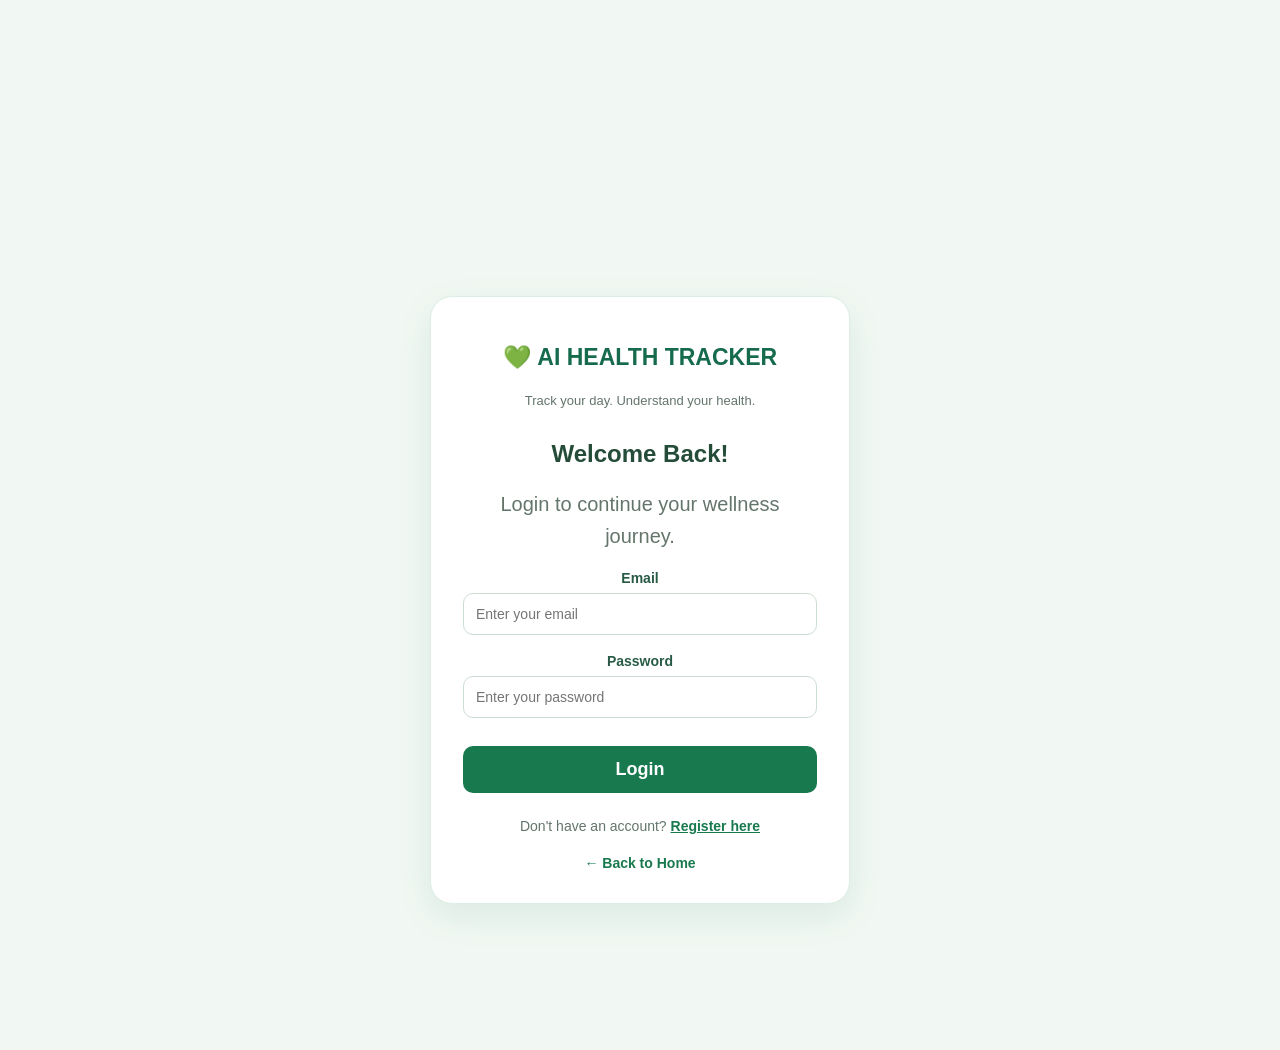
==== index.html @ 467b9011 "Add files via upload" ====
<!DOCTYPE html>
<html lang="en">
<head>
    <meta charset="UTF-8">
    <meta name="viewport" content="width=device-width, initial-scale=1.0">
    <title>AI Health Tracker</title>
    <link rel="stylesheet" href="style.css">
</head>


<body>

    <aside class="sidebar">
        <h2>💚 AI HEALTH TRACKER</h2>

        <nav>
            <a href="index.html" class="active">🏠 Home</a>
            <a href="checkin.html">📝 Daily Check-in</a>
            <a href="dashboard.html">📊 Dashboard</a>
            <a href="dashboard.html#health-history">📅 Health History</a>
            <a href="face-detection.html">📷 Face Detection</a>
        </nav>
    </aside>

    <main class="main-content">
        <h1>AI HEALTH TRACKER</h1>

        <p>Track your day. Understand your health.</p>

        <p>
            A simple way to monitor your daily wellness
            and understand your health better.
        </p>

        <button onclick="window.location.href='checkin.html'">
            Get Started
        </button>
    </main>

<script src="script.js"></script>
<script src="auth.js"></script>
</body>
</html>
---- style.css ----
body {
    font-family: Arial, sans-serif;
    background-color: #f0f8f5;
    color: #1f3d35;
    text-align: center;
    padding-top: 150px;
}

h1 {
    font-size: 48px;
    margin-bottom: 20px;
}

p {
    font-size: 20px;
    margin: 10px;
}

button {
    background-color: #4f9d82;
    color: white;
    border: none;
    padding: 14px 30px;
    font-size: 18px;
    border-radius: 10px;
    cursor: pointer;
    margin-top: 25px;
}

button:hover {
    background-color: #3f826c;
}
/* DAILY CHECK-IN */

.checkin-page {
    padding-top: 60px;
    padding-bottom: 60px;
}

.checkin-container {
    max-width: 650px;
    margin: auto;
    background-color: white;
    padding: 40px;
    border-radius: 20px;
    box-shadow: 0 5px 20px rgba(0, 0, 0, 0.08);
}

.checkin-container h1 {
    font-size: 36px;
    margin-bottom: 10px;
}

.subtitle {
    color: #666;
    margin-bottom: 35px;
}

.question {
    text-align: left;
    margin-bottom: 30px;
}

.question h3 {
    margin-bottom: 15px;
}

.options {
    display: flex;
    gap: 10px;
}

.options button {
    margin-top: 0;
}

input,
textarea {
    width: 100%;
    padding: 12px;
    box-sizing: border-box;
    border: 1px solid #ccc;
    border-radius: 10px;
    font-size: 16px;
}

textarea {
    height: 100px;
    resize: none;
}

.submit-button {
    width: 100%;
    margin-top: 10px;
}
.mood-button.selected {
    transform: scale(1.15);
    border: 3px solid #4f9d82;
}
.energy-button.selected {
    transform: scale(1.05);
    border: 3px solid #4f9d82;
}

.dashboard-page {
    background-color: #f0f8f5;
}

.dashboard-container {
    max-width: 900px;
    margin: 60px auto;
    padding: 20px;
    text-align: center;
}

.dashboard-container h1 {
    color: #194d3d;
    font-size: 42px;
}

.dashboard-subtitle {
    font-size: 20px;
    margin-bottom: 40px;
}

.health-grid {
    display: grid;
    grid-template-columns: 1fr 1fr;
    gap: 20px;
}

.health-card,
.symptoms-card,
.insight-card {
    background: white;
    padding: 25px;
    border-radius: 18px;
    margin-bottom: 20px;
    box-shadow: 0 4px 15px rgba(0, 0, 0, 0.08);
}

.health-card h3,
.symptoms-card h3 {
    color: #194d3d;
}

.health-card p {
    font-size: 24px;
    font-weight: bold;
}

.symptoms-card {
    text-align: left;
}

.insight-card {
    text-align: left;
    background-color: #e5f4ee;
}

.insight-card h2 {
    color: #194d3d;
}

.dashboard-container button {
    padding: 14px 25px;
    border: none;
    border-radius: 10px;
    background-color: #4f9d82;
    color: white;
    font-size: 17px;
    cursor: pointer;
}


/* DASHBOARD */

.dashboard-page {
    background-color: #f0f8f5;
}

.dashboard-container {
    max-width: 900px;
    margin: 60px auto;
    padding: 20px;
    text-align: center;
}

.dashboard-container h1 {
    color: #194d3d;
    font-size: 42px;
}

.dashboard-subtitle {
    font-size: 20px;
    margin-bottom: 40px;
}

.health-grid {
    display: grid;
    grid-template-columns: 1fr 1fr;
    gap: 20px;
}

.health-card,
.symptoms-card,
.insight-card {
    background: white;
    padding: 25px;
    border-radius: 18px;
    margin-bottom: 20px;
    box-shadow: 0 4px 15px rgba(0, 0, 0, 0.08);
}

.health-card h3,
.symptoms-card h3 {
    color: #194d3d;
}

.health-card p {
    font-size: 24px;
    font-weight: bold;
}

.symptoms-card {
    text-align: left;
}

.insight-card {
    text-align: left;
    background-color: #e5f4ee;
}

.insight-card h2 {
    color: #194d3d;
}

.dashboard-container button {
    padding: 14px 25px;
    border: none;
    border-radius: 10px;
    background-color: #4f9d82;
    color: white;
    font-size: 17px;
    cursor: pointer;
}
@media (max-width: 600px) {

    .dashboard-container {
        margin: 30px auto;
        padding: 15px;
    }

    .dashboard-container h1 {
        font-size: 30px;
    }

    .dashboard-subtitle {
        font-size: 16px;
    }

    .health-grid {
        grid-template-columns: 1fr;
        gap: 15px;
    }

    .health-card,
    .symptoms-card,
    .insight-card {
        padding: 20px;
    }

    .health-card p {
        font-size: 20px;
    }

    .dashboard-container button {
        width: 100%;
        margin-top: 10px;
    }
}
/* CHECK-IN IMPROVEMENTS */

.question {
    margin-bottom: 30px;
}

.question h3 {
    margin-bottom: 15px;
    color: #194d3d;
}

.options {
    display: flex;
    justify-content: center;
    gap: 12px;
    flex-wrap: wrap;
}

.options button {
    padding: 12px 22px;
    border: 2px solid #d5e8df;
    border-radius: 12px;
    background: white;
    cursor: pointer;
    font-size: 16px;
    transition: 0.2s;
}

.options button:hover {
    transform: translateY(-2px);
}

input,
textarea {
    width: 100%;
    padding: 14px;
    border: 2px solid #d5e8df;
    border-radius: 12px;
    font-size: 16px;
    box-sizing: border-box;
}

textarea {
    min-height: 100px;
    resize: vertical;
}

.submit-button {
    margin-top: 20px;
    padding: 15px 30px;
    border: none;
    border-radius: 12px;
    background-color: #4f9d82;
    color: white;
    font-size: 17px;
    cursor: pointer;
    transition: 0.2s;
}

.submit-button:hover {
    transform: translateY(-2px);
}
.options .energy-button {
    background-color: #4f9d82;
    color: white;
}

.options .mood-button {
    background-color: #4f9d82;
    color: white;
}
/* AI HEALTH INSIGHT */

.insight-card {
    margin-top: 25px;
    padding: 28px;
    border-radius: 20px;
    text-align: left;
    background-color: #e5f4ee;
    border-left: 5px solid #4f9d82;
}

.insight-card h2 {
    margin-top: 0;
    color: #194d3d;
}

.insight-card p {
    font-size: 17px;
    line-height: 1.7;
    color: #31594c;
}
/* DASHBOARD FINAL */

.dashboard-container {
    max-width: 900px;
    margin: 50px auto;
    padding: 25px;
    text-align: center;
}

.dashboard-container h1 {
    font-size: 38px;
    margin-bottom: 10px;
}

.dashboard-subtitle {
    font-size: 17px;
    margin-bottom: 8px;
}

#current-date {
    margin-bottom: 30px;
    font-size: 15px;
    opacity: 0.7;
}

.health-grid {
    display: grid;
    grid-template-columns: repeat(2, 1fr);
    gap: 18px;
    margin-bottom: 20px;
}

.health-card,
.symptoms-card {
    padding: 25px;
    border-radius: 18px;
    background: white;
    box-shadow: 0 4px 15px rgba(0, 0, 0, 0.08);
}

.health-card h3,
.symptoms-card h3 {
    margin-top: 0;
}

.health-card p,
.symptoms-card p {
    font-size: 20px;
    font-weight: bold;
}

.dashboard-container button {
    padding: 12px 22px;
    margin: 8px;
    border: none;
    border-radius: 12px;
    cursor: pointer;
}
/* HOME FINAL */

.home-container {
    max-width: 900px;
    margin: 80px auto;
    padding: 30px;
    text-align: center;
}

.home-container h1 {
    font-size: 48px;
    margin-bottom: 15px;
}

.home-container p {
    max-width: 600px;
    margin: 0 auto 30px;
    font-size: 18px;
    line-height: 1.7;
}

.home-container button {
    padding: 15px 35px;
    border: none;
    border-radius: 14px;
    font-size: 17px;
    cursor: pointer;
    transition: 0.2s;
}

.home-container button:hover {
    transform: translateY(-3px);
}
/* CHECK-IN FINAL */

.checkin-container {
    max-width: 700px;
    margin: 50px auto;
    padding: 30px;
}

.checkin-container h1 {
    text-align: center;
    margin-bottom: 10px;
}

.checkin-container .subtitle {
    text-align: center;
    margin-bottom: 35px;
    line-height: 1.6;
}

.question {
    background: white;
    padding: 22px;
    margin-bottom: 20px;
    border-radius: 18px;
    box-shadow: 0 4px 15px rgba(0, 0, 0, 0.06);
}

.question h3 {
    margin-top: 0;
    margin-bottom: 18px;
}

.options {
    display: flex;
    justify-content: center;
    gap: 15px;
    flex-wrap: wrap;
}

.options button {
    min-width: 80px;
}

.checkin-container input,
.checkin-container textarea {
    margin-top: 5px;
}

.submit-button {
    display: block;
    margin: 30px auto 10px;
}
/* MOBILE RESPONSIVE */

@media (max-width: 600px) {

    .home-container {
        margin: 40px auto;
        padding: 20px;
    }

    .home-container h1 {
        font-size: 34px;
    }

    .home-container p {
        font-size: 16px;
    }

    .checkin-container {
        margin: 25px auto;
        padding: 15px;
    }

    .checkin-container h1 {
        font-size: 28px;
    }

    .question {
        padding: 18px;
    }

    .options {
        gap: 8px;
    }

    .options button {
        min-width: 65px;
        padding: 10px 15px;
    }

    .submit-button {
        width: 100%;
    }

    .dashboard-container {
        margin: 25px auto;
        padding: 15px;
    }

    .dashboard-container h1 {
        font-size: 30px;
    }

    .health-grid {
        grid-template-columns: 1fr;
    }

    .insight-card {
        padding: 20px;
    }
}

/* HEALTH HISTORY */
.history-section {
    margin: 30px auto;
    padding: 20px;
    max-width: 900px;
    background: #ffffff;
    border-radius: 16px;
    box-shadow: 0 4px 15px rgba(0, 0, 0, 0.06);
}

.history-section h2 {
    margin-bottom: 20px;
    color: #2d6a5a;
    font-size: 22px;
}

.history-item {
    padding: 16px;
    margin-bottom: 14px;
    border: 1px solid #e0eee8;
    border-radius: 12px;
    background: #f7fbf8;
    overflow-wrap: anywhere;
}

.history-item p {
    margin: 6px 0;
    color: #40534b;
    font-size: 14px;
    line-height: 1.6;
}

.history-item p:first-child {
    color: #2d6a5a;
    font-weight: bold;
}

/* SIDEBAR NAVIGATION */
body {
    margin: 0;
    min-height: 100vh;
    font-family: Arial, sans-serif;
    background-color: #f5f9f6;
}

.sidebar {
    position: fixed;
    top: 0;
    left: 0;
    width: 230px;
    height: 100vh;
    padding: 25px 15px;
    box-sizing: border-box;
    background-color: #e4efe8;
    overflow-y: auto;
}

.sidebar h2 {
    color: #285b49;
    font-size: 20px;
    margin-bottom: 35px;
}

.sidebar nav {
    display: flex;
    flex-direction: column;
    gap: 10px;
}

.sidebar nav a {
    display: block;
    padding: 12px;
    border-radius: 10px;
    text-decoration: none;
    color: #365b4b;
    font-size: 14px;
}

.sidebar nav a:hover,
.sidebar nav a.active {
    background-color: #c9e0d2;
    color: #214d3b;
}

.main-content {
    margin-left: 230px;
    min-height: 100vh;
    padding: 50px 30px;
    box-sizing: border-box;
    text-align: center;
}

.main-content h1 {
    color: #285b49;
}

.main-content p {
    color: #52665b;
    line-height: 1.6;
}

.main-content button {
    padding: 13px 25px;
    border: none;
    border-radius: 10px;
    background-color: #39836a;
    color: white;
    font-size: 15px;
    cursor: pointer;
}

.main-content button:hover {
    background-color: #285b49;
}

/* RESPONSIVE */
@media (max-width: 600px) {
    .sidebar {
        width: 155px;
        padding: 20px 10px;
    }

    .sidebar h2 {
        font-size: 15px;
    }

    .sidebar nav a {
        font-size: 12px;
        padding: 10px 7px;
    }

    .main-content {
        margin-left: 155px;
        padding: 30px 12px;
    }

    .main-content h1 {
        font-size: 22px;
    }
}

/* ===== FACE DETECTION ENHANCEMENT ===== */

.camera-container {
    background: #f5faf7;
    border: 1px solid #dceee3;
    border-radius: 20px;
    padding: 24px;
    margin: 20px 0;
}

.camera-container h3 {
    color: #176b4d;
    margin-top: 0;
    margin-bottom: 18px;
}

#camera {
    display: block;
    width: 100%;
    max-width: 560px;
    min-height: 220px;
    object-fit: cover;
    background: #e5eee8;
    border: 3px solid white;
    border-radius: 18px;
    box-shadow: 0 6px 20px rgba(23, 107, 77, 0.12);
}

#camera-status,
#expression-status {
    color: #527064;
    font-size: 14px;
    line-height: 1.6;
    margin: 14px 0;
}

#expression-result {
    background: white;
    color: #176b4d;
    border: 1px solid #dceee3;
    border-radius: 16px;
    padding: 18px;
    margin: 18px 0;
    font-size: 18px;
    font-weight: 700;
    line-height: 1.6;
    overflow-wrap: anywhere;
}

#start-camera,
#stop-camera {
    border: none;
    border-radius: 12px;
    padding: 12px 20px;
    margin: 5px 5px 5px 0;
    font-size: 14px;
    font-weight: 600;
    cursor: pointer;
    transition: transform 0.2s, opacity 0.2s;
}

#start-camera {
    background: #18794e;
    color: white;
}

#stop-camera {
    background: #e5eee8;
    color: #285b45;
}

#start-camera:hover,
#stop-camera:hover {
    transform: translateY(-2px);
}

#start-camera:disabled,
#stop-camera:disabled {
    opacity: 0.6;
    cursor: not-allowed;
}

@media (max-width: 600px) {
    .camera-container {
        padding: 16px;
    }

    #camera {
        min-height: 180px;
    }

    #start-camera,
    #stop-camera {
        width: 100%;
        margin: 5px 0;
    }
}

/* ===== FACE DETECTION: POLISHED LAYOUT ===== */

.main-content h1 {
    letter-spacing: -0.5px;
}

.main-content > p {
    line-height: 1.7;
    color: #64756b;
}

.main-content .insight-card {
    max-width: 900px;
    margin-top: 24px;
    padding: 28px;
    border-radius: 24px;
    border: 1px solid #e1eee5;
    background: linear-gradient(145deg, #ffffff, #f7fbf8);
    box-shadow: 0 10px 30px rgba(29, 78, 55, 0.06);
}

.main-content .insight-card > h2 {
    color: #176b4d;
    font-size: 23px;
    margin-top: 0;
    margin-bottom: 8px;
}

.main-content .insight-card > p {
    line-height: 1.7;
    color: #64756b;
    font-size: 14px;
}

.camera-container {
    box-shadow: 0 5px 18px rgba(29, 78, 55, 0.04);
}

#expression-result {
    min-height: 28px;
    display: flex;
    align-items: center;
    gap: 10px;
    font-size: 17px;
}

@media (max-width: 700px) {
    .main-content .insight-card {
        padding: 18px;
        border-radius: 18px;
    }

    .main-content .insight-card > h2 {
        font-size: 20px;
    }
}

/* ===== EXPRESSION SCORE CARD ===== */

.expression-card {
    margin: 20px 0;
    padding: 22px;
    background: #ffffff;
    border: 1px solid #dceee3;
    border-radius: 18px;
}

.expression-label {
    margin: 0 0 10px;
    color: #648071;
    font-size: 11px;
    font-weight: 700;
    letter-spacing: 1.5px;
}

#expression-result {
    margin: 8px 0 20px;
    padding: 0;
    border: none;
    box-shadow: none;
    font-size: 20px;
    font-weight: 700;
    color: #176b4d;
}

.score-header {
    display: flex;
    justify-content: space-between;
    gap: 12px;
    color: #527064;
    font-size: 13px;
    font-weight: 600;
    margin-bottom: 9px;
}

.score-track {
    width: 100%;
    height: 10px;
    overflow: hidden;
    background: #e8f1eb;
    border-radius: 20px;
}

.score-fill {
    width: 0%;
    height: 100%;
    background: #29976a;
    border-radius: 20px;
    transition: width 0.35s ease;
}

.score-note {
    margin: 14px 0 0;
    color: #718078;
    font-size: 12px;
    line-height: 1.6;
}

@media (max-width: 600px) {
    .expression-card {
        padding: 16px;
    }
}

/* Expression score card */
.expression-card {
    background: #ffffff;
    border: 1px solid #dceee3;
    border-radius: 16px;
    padding: 18px;
    margin: 18px 0;
}

.expression-label {
    color: #176b4d;
    font-size: 12px;
    font-weight: 700;
    letter-spacing: 1px;
}

.score-header {
    display: flex;
    justify-content: space-between;
    align-items: center;
    margin: 16px 0 8px;
    color: #285b45;
    font-weight: 600;
}

#expression-score {
    font-size: 20px;
    color: #176b4d;
}

.score-track {
    width: 100%;
    height: 10px;
    background: #e5eee8;
    border-radius: 20px;
    overflow: hidden;
}

.score-fill {
    width: 0%;
    height: 100%;
    background: #18794e;
    border-radius: 20px;
    transition: width 0.3s ease;
}

.score-note {
    font-size: 12px;
    color: #64756b;
    line-height: 1.5;
    margin-bottom: 0;
}

/* ===== LOGIN AND REGISTER ===== */

.login-page {
    margin: 0;
    min-height: 100vh;
    background: #f1f8f3;
    font-family: Arial, sans-serif;
}

.login-container {
    min-height: 100vh;
    display: flex;
    justify-content: center;
    align-items: center;
    padding: 24px;
    box-sizing: border-box;
}

.login-card {
    width: 100%;
    max-width: 420px;
    padding: 32px;
    background: white;
    border: 1px solid #dceee3;
    border-radius: 22px;
    box-shadow: 0 12px 35px rgba(23, 107, 77, 0.1);
    box-sizing: border-box;
}

.login-card h1 {
    color: #176b4d;
    font-size: 23px;
    text-align: center;
}

.login-card h2 {
    margin-top: 28px;
    color: #244c38;
}

.login-card p {
    color: #64756b;
    line-height: 1.6;
}

.login-subtitle {
    text-align: center;
    font-size: 13px;
}

.login-card label {
    display: block;
    margin: 18px 0 7px;
    color: #285b45;
    font-weight: 600;
    font-size: 14px;
}

.login-card input {
    width: 100%;
    padding: 12px;
    border: 1px solid #cbded1;
    border-radius: 10px;
    box-sizing: border-box;
    font-size: 14px;
}

.login-card input:focus {
    outline: 2px solid #a8d9bb;
    border-color: #18794e;
}

.login-card form button {
    width: 100%;
    margin-top: 18px;
    padding: 13px;
    border: none;
    border-radius: 10px;
    background: #18794e;
    color: white;
    font-weight: 700;
    cursor: pointer;
}

.login-card form button:hover {
    background: #12623e;
}

.register-text {
    text-align: center;
    font-size: 14px;
    margin-top: 22px;
}

.register-text a,
.back-home {
    color: #18794e;
    font-weight: 600;
}

.back-home {
    display: block;
    text-align: center;
    margin-top: 18px;
    text-decoration: none;
    font-size: 14px;
}

#register-message,
#login-message {
    font-size: 13px;
    overflow-wrap: anywhere;
}

@media (max-width: 480px) {
    .login-container {
        padding: 14px;
    }

    .login-card {
        padding: 23px;
    }
}
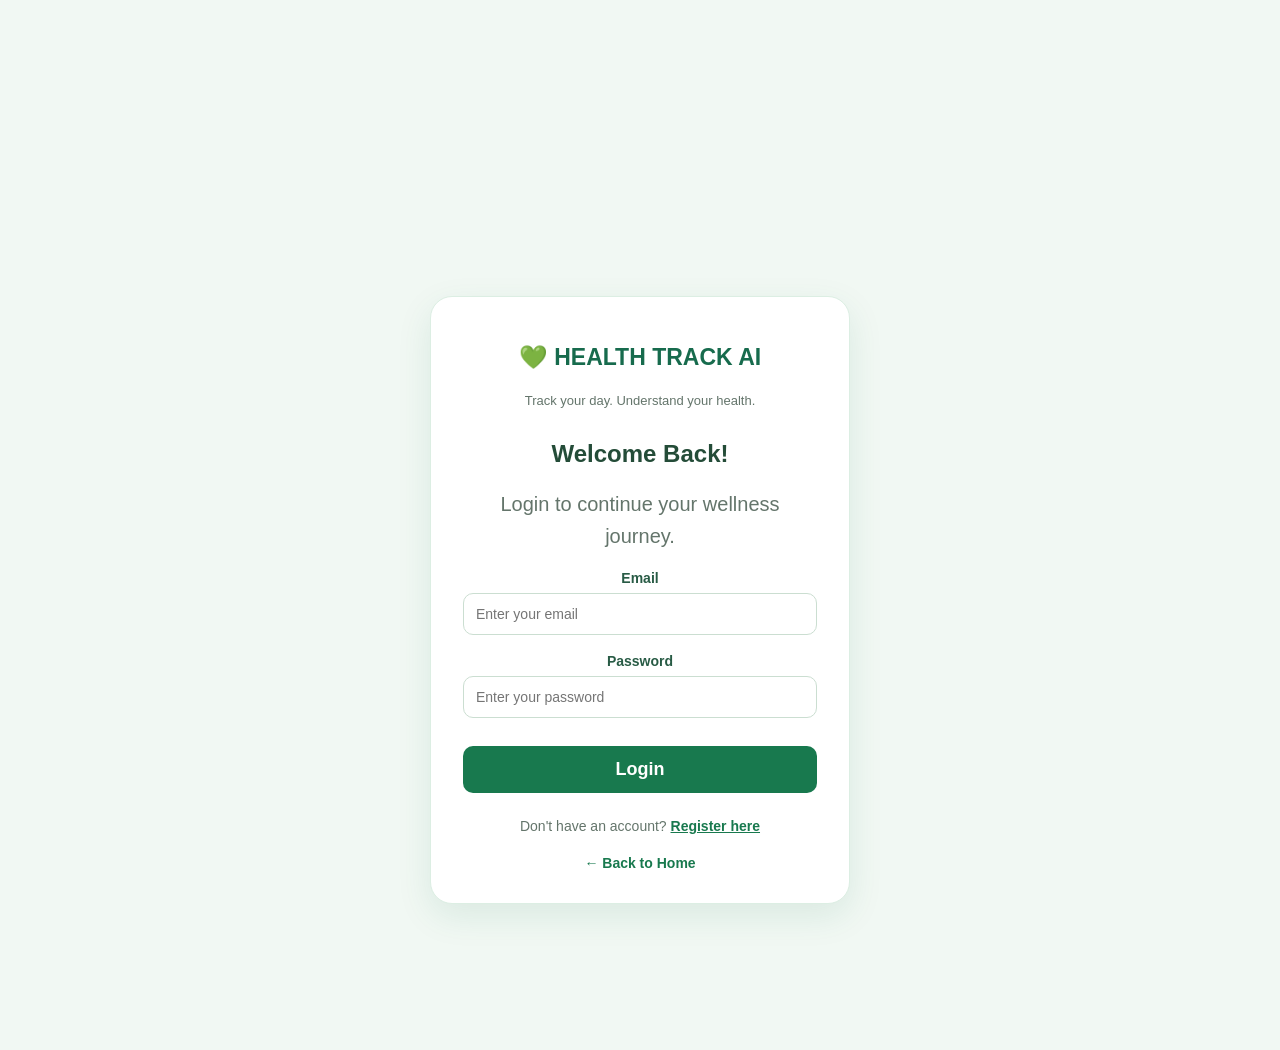
==== commit a5b48e7f: "Add files via upload" ====
--- a/index.html
+++ b/index.html
@@ -3,7 +3,7 @@
 <head>
     <meta charset="UTF-8">
     <meta name="viewport" content="width=device-width, initial-scale=1.0">
-    <title>AI Health Tracker</title>
+    <title>HEALTH TRACK AI</title>
     <link rel="stylesheet" href="style.css">
 </head>
 
@@ -11,19 +11,18 @@
 <body>
 
     <aside class="sidebar">
-        <h2>💚 AI HEALTH TRACKER</h2>
+        <h2>💚 HEALTH TRACK AI</h2>
 
         <nav>
             <a href="index.html" class="active">🏠 Home</a>
             <a href="checkin.html">📝 Daily Check-in</a>
             <a href="dashboard.html">📊 Dashboard</a>
             <a href="dashboard.html#health-history">📅 Health History</a>
-            <a href="face-detection.html">📷 Face Detection</a>
         </nav>
     </aside>
 
     <main class="main-content">
-        <h1>AI HEALTH TRACKER</h1>
+        <h1>HEALTH TRACK AI</h1>
 
         <p>Track your day. Understand your health.</p>
 
--- a/style.css
+++ b/style.css
@@ -716,281 +716,6 @@
     }
 }
 
-/* ===== FACE DETECTION ENHANCEMENT ===== */
-
-.camera-container {
-    background: #f5faf7;
-    border: 1px solid #dceee3;
-    border-radius: 20px;
-    padding: 24px;
-    margin: 20px 0;
-}
-
-.camera-container h3 {
-    color: #176b4d;
-    margin-top: 0;
-    margin-bottom: 18px;
-}
-
-#camera {
-    display: block;
-    width: 100%;
-    max-width: 560px;
-    min-height: 220px;
-    object-fit: cover;
-    background: #e5eee8;
-    border: 3px solid white;
-    border-radius: 18px;
-    box-shadow: 0 6px 20px rgba(23, 107, 77, 0.12);
-}
-
-#camera-status,
-#expression-status {
-    color: #527064;
-    font-size: 14px;
-    line-height: 1.6;
-    margin: 14px 0;
-}
-
-#expression-result {
-    background: white;
-    color: #176b4d;
-    border: 1px solid #dceee3;
-    border-radius: 16px;
-    padding: 18px;
-    margin: 18px 0;
-    font-size: 18px;
-    font-weight: 700;
-    line-height: 1.6;
-    overflow-wrap: anywhere;
-}
-
-#start-camera,
-#stop-camera {
-    border: none;
-    border-radius: 12px;
-    padding: 12px 20px;
-    margin: 5px 5px 5px 0;
-    font-size: 14px;
-    font-weight: 600;
-    cursor: pointer;
-    transition: transform 0.2s, opacity 0.2s;
-}
-
-#start-camera {
-    background: #18794e;
-    color: white;
-}
-
-#stop-camera {
-    background: #e5eee8;
-    color: #285b45;
-}
-
-#start-camera:hover,
-#stop-camera:hover {
-    transform: translateY(-2px);
-}
-
-#start-camera:disabled,
-#stop-camera:disabled {
-    opacity: 0.6;
-    cursor: not-allowed;
-}
-
-@media (max-width: 600px) {
-    .camera-container {
-        padding: 16px;
-    }
-
-    #camera {
-        min-height: 180px;
-    }
-
-    #start-camera,
-    #stop-camera {
-        width: 100%;
-        margin: 5px 0;
-    }
-}
-
-/* ===== FACE DETECTION: POLISHED LAYOUT ===== */
-
-.main-content h1 {
-    letter-spacing: -0.5px;
-}
-
-.main-content > p {
-    line-height: 1.7;
-    color: #64756b;
-}
-
-.main-content .insight-card {
-    max-width: 900px;
-    margin-top: 24px;
-    padding: 28px;
-    border-radius: 24px;
-    border: 1px solid #e1eee5;
-    background: linear-gradient(145deg, #ffffff, #f7fbf8);
-    box-shadow: 0 10px 30px rgba(29, 78, 55, 0.06);
-}
-
-.main-content .insight-card > h2 {
-    color: #176b4d;
-    font-size: 23px;
-    margin-top: 0;
-    margin-bottom: 8px;
-}
-
-.main-content .insight-card > p {
-    line-height: 1.7;
-    color: #64756b;
-    font-size: 14px;
-}
-
-.camera-container {
-    box-shadow: 0 5px 18px rgba(29, 78, 55, 0.04);
-}
-
-#expression-result {
-    min-height: 28px;
-    display: flex;
-    align-items: center;
-    gap: 10px;
-    font-size: 17px;
-}
-
-@media (max-width: 700px) {
-    .main-content .insight-card {
-        padding: 18px;
-        border-radius: 18px;
-    }
-
-    .main-content .insight-card > h2 {
-        font-size: 20px;
-    }
-}
-
-/* ===== EXPRESSION SCORE CARD ===== */
-
-.expression-card {
-    margin: 20px 0;
-    padding: 22px;
-    background: #ffffff;
-    border: 1px solid #dceee3;
-    border-radius: 18px;
-}
-
-.expression-label {
-    margin: 0 0 10px;
-    color: #648071;
-    font-size: 11px;
-    font-weight: 700;
-    letter-spacing: 1.5px;
-}
-
-#expression-result {
-    margin: 8px 0 20px;
-    padding: 0;
-    border: none;
-    box-shadow: none;
-    font-size: 20px;
-    font-weight: 700;
-    color: #176b4d;
-}
-
-.score-header {
-    display: flex;
-    justify-content: space-between;
-    gap: 12px;
-    color: #527064;
-    font-size: 13px;
-    font-weight: 600;
-    margin-bottom: 9px;
-}
-
-.score-track {
-    width: 100%;
-    height: 10px;
-    overflow: hidden;
-    background: #e8f1eb;
-    border-radius: 20px;
-}
-
-.score-fill {
-    width: 0%;
-    height: 100%;
-    background: #29976a;
-    border-radius: 20px;
-    transition: width 0.35s ease;
-}
-
-.score-note {
-    margin: 14px 0 0;
-    color: #718078;
-    font-size: 12px;
-    line-height: 1.6;
-}
-
-@media (max-width: 600px) {
-    .expression-card {
-        padding: 16px;
-    }
-}
-
-/* Expression score card */
-.expression-card {
-    background: #ffffff;
-    border: 1px solid #dceee3;
-    border-radius: 16px;
-    padding: 18px;
-    margin: 18px 0;
-}
-
-.expression-label {
-    color: #176b4d;
-    font-size: 12px;
-    font-weight: 700;
-    letter-spacing: 1px;
-}
-
-.score-header {
-    display: flex;
-    justify-content: space-between;
-    align-items: center;
-    margin: 16px 0 8px;
-    color: #285b45;
-    font-weight: 600;
-}
-
-#expression-score {
-    font-size: 20px;
-    color: #176b4d;
-}
-
-.score-track {
-    width: 100%;
-    height: 10px;
-    background: #e5eee8;
-    border-radius: 20px;
-    overflow: hidden;
-}
-
-.score-fill {
-    width: 0%;
-    height: 100%;
-    background: #18794e;
-    border-radius: 20px;
-    transition: width 0.3s ease;
-}
-
-.score-note {
-    font-size: 12px;
-    color: #64756b;
-    line-height: 1.5;
-    margin-bottom: 0;
-}
-
 /* ===== LOGIN AND REGISTER ===== */
 
 .login-page {
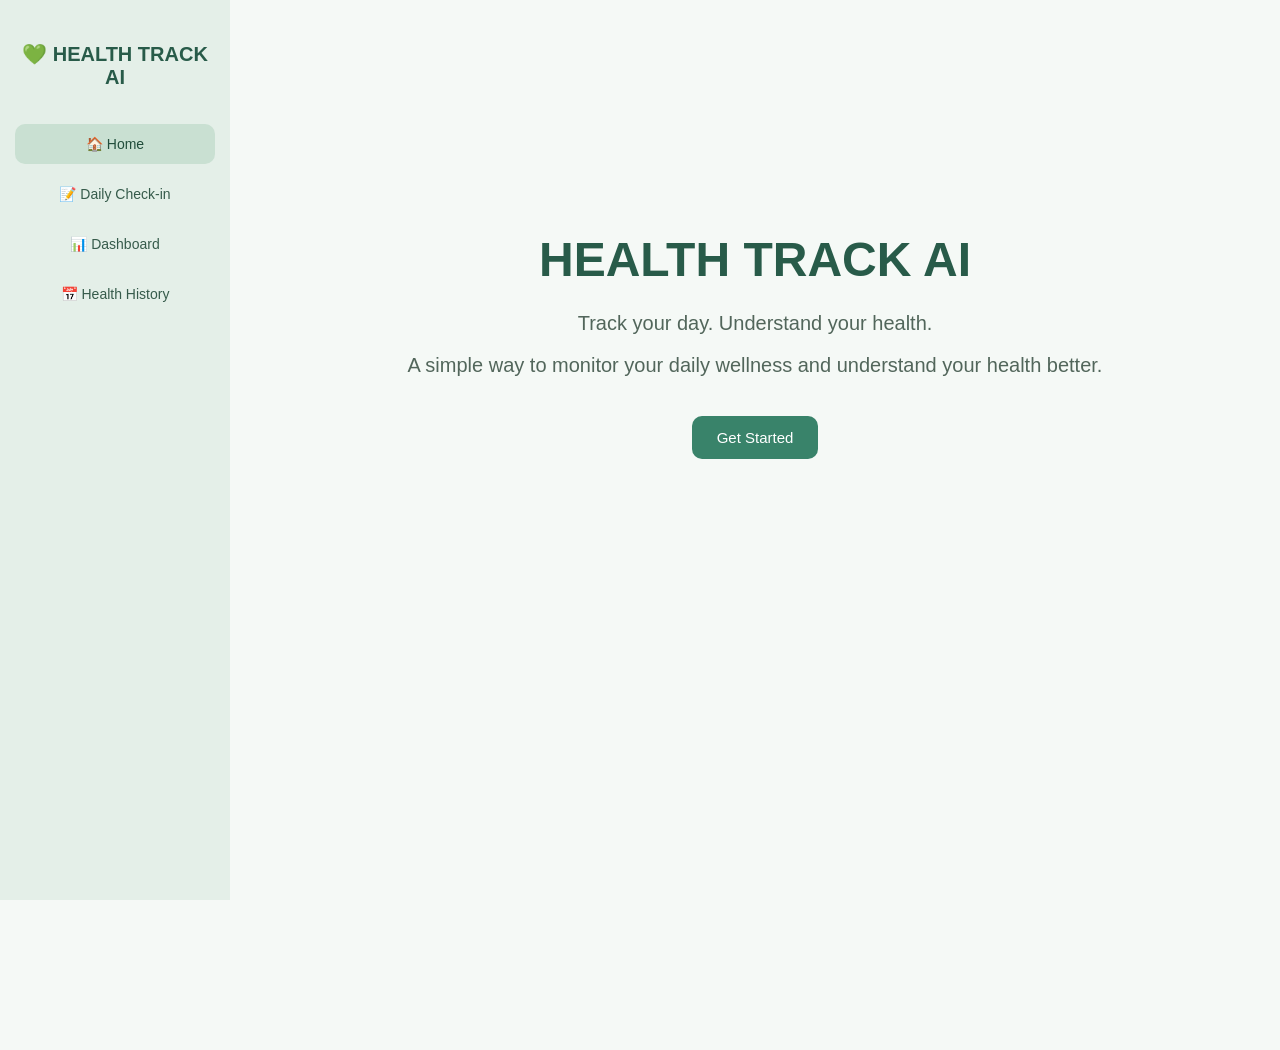
==== commit 978ed847: "Add files via upload" ====
--- a/index.html
+++ b/index.html
@@ -3,7 +3,7 @@
 <head>
     <meta charset="UTF-8">
     <meta name="viewport" content="width=device-width, initial-scale=1.0">
-    <title>HEALTH TRACK AI</title>
+    <title>Health Track AI</title>
     <link rel="stylesheet" href="style.css">
 </head>
 
@@ -37,6 +37,5 @@
     </main>
 
 <script src="script.js"></script>
-<script src="auth.js"></script>
 </body>
 </html>
